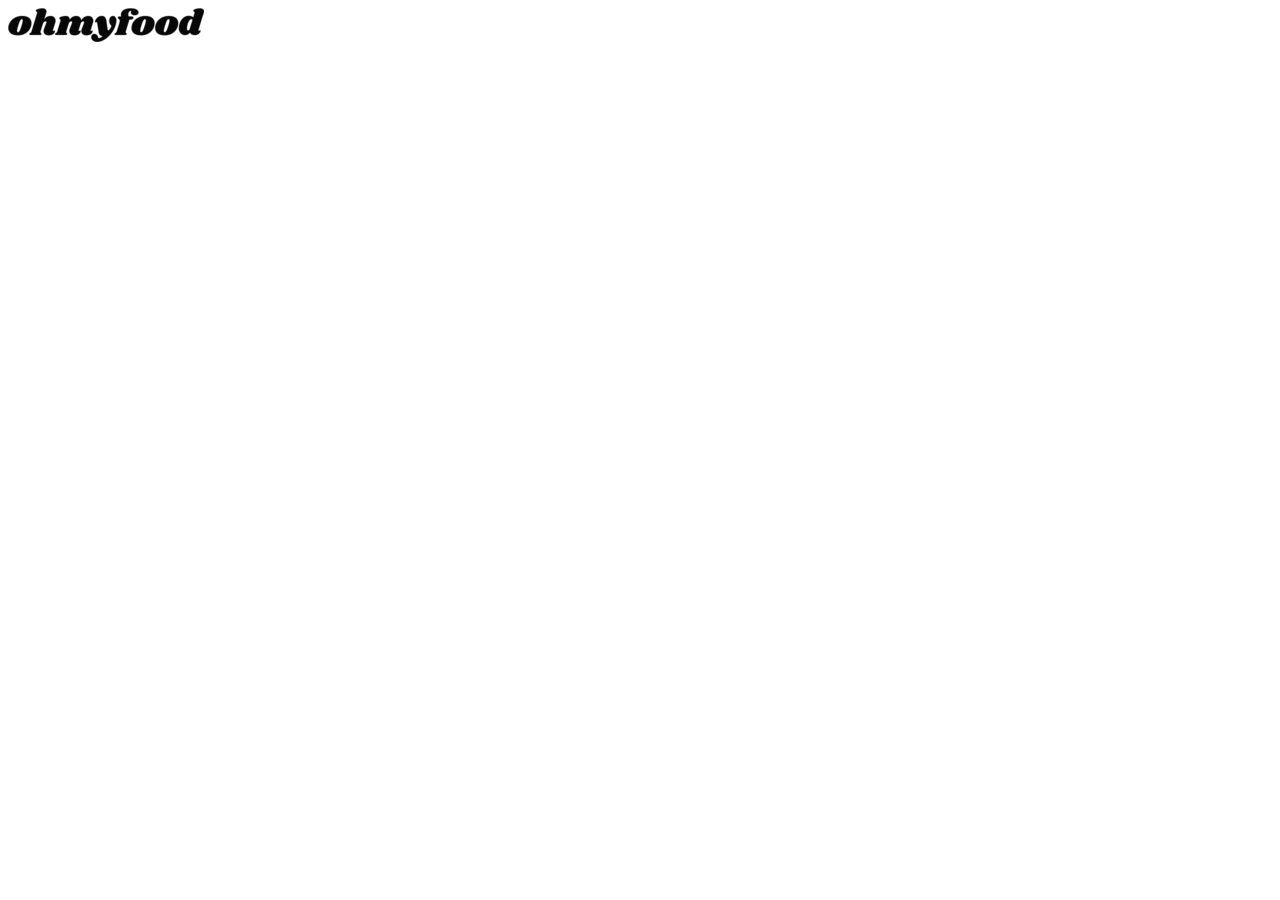
==== index-2.html @ f097d17c "page 1 terminé sans animation" ====
<!DOCTYPE html>
<html lang="fr">
<head>
    <meta charset="UTF-8">
    <meta name="viewport" content="width=device-width, initial-scale=1.0">
    <link rel="stylesheet" type="text/css" href="bastille.css">
    <title>Ohmyfood-Bastille</title>
</head>
<body>
    <header>
        <div class="logo">
            <i class="fa fa-arrow-left" aria-hidden="true"></i><img src="ohmyfood.png" alt="logo ohmyfood">
        </div>
    </header>
</body>
</html>
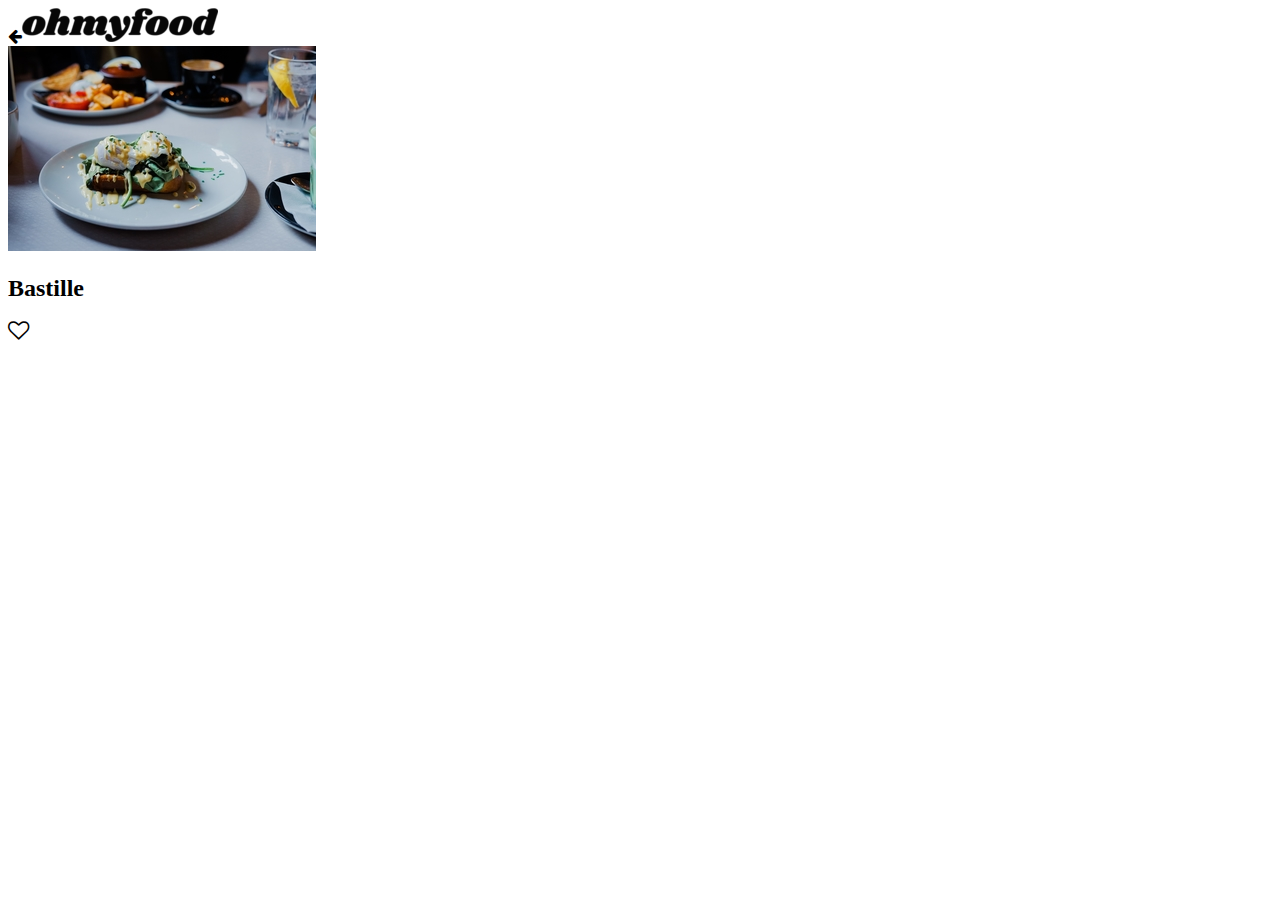
==== commit 685c06b4: "page 2 début" ====
--- a/index-2.html
+++ b/index-2.html
@@ -4,6 +4,7 @@
     <meta charset="UTF-8">
     <meta name="viewport" content="width=device-width, initial-scale=1.0">
     <link rel="stylesheet" type="text/css" href="bastille.css">
+    <link rel="stylesheet" href="https://cdnjs.cloudflare.com/ajax/libs/font-awesome/4.7.0/css/font-awesome.min.css">
     <title>Ohmyfood-Bastille</title>
 </head>
 <body>
@@ -12,5 +13,26 @@
             <i class="fa fa-arrow-left" aria-hidden="true"></i><img src="ohmyfood.png" alt="logo ohmyfood">
         </div>
     </header>
+    <main>
+        <section>
+            <img class="restaurant__categorie--img" src="toa-heftiba.jpg" alt="third-restaurant">
+        </section>
+        <section>
+            <div class="menu">
+                <div class="menu__title">
+                <h2>Bastille</h2><i class="fa fa-heart-o fa-lg" aria-hidden="true"></i>
+            </div>
+                <div class="menu__entre">
+
+                </div>
+                <div class="menu__plat">
+
+                </div>
+                <div class="menu__dessert">
+
+                </div>
+            </div>
+        </section>
+    </main>
 </body>
 </html>--- a/bastille.css
+++ b/bastille.css
@@ -0,0 +1,37 @@
+@font-face {
+  font-family: "roboto";
+  src: url("https://fonts.googleapis.com/css2?family=Roboto&display=swap");
+}
+@font-face {
+  font-family: "shrikhand";
+  src: url(Shrikhand-Regular.otf);
+}
+@media screen and (max-width: 414px) {
+  body {
+    margin: 0;
+    padding: 0;
+    font-family: "roboto";
+  }
+
+  .logo {
+    display: flex;
+    justify-content: space-evenly;
+    margin-left: -50px;
+  }
+
+  .restaurant__categorie--img {
+    width: 100%;
+  }
+
+  .menu {
+    border-top-left-radius: 25px 25px;
+    border-top-right-radius: 25px 25px;
+    background-color: #f6f6f6;
+  }
+
+  h2 {
+    font-family: "shrikhand";
+  }
+}
+
+/*# sourceMappingURL=bastille.css.map */
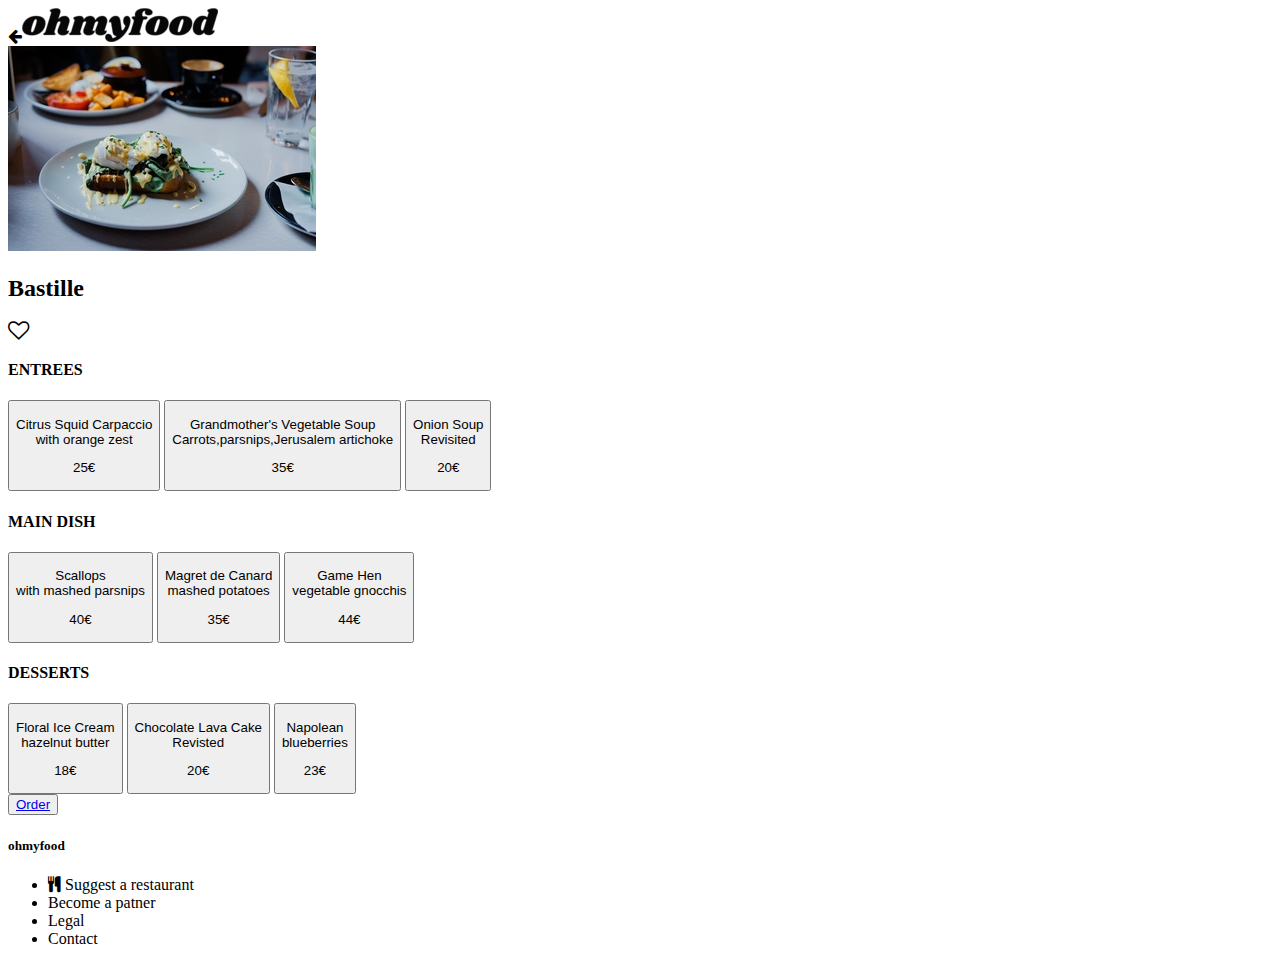
==== commit 7692ca61: "realisation de la first section de la seconde page" ====
--- a/index-2.html
+++ b/index-2.html
@@ -21,18 +21,68 @@
             <div class="menu">
                 <div class="menu__title">
                 <h2>Bastille</h2><i class="fa fa-heart-o fa-lg" aria-hidden="true"></i>
-            </div>
-                <div class="menu__entre">
-
                 </div>
-                <div class="menu__plat">
-
+                <div class="menu__carte">
+                    <h4><span>ENTR</span>EES</h4>
+                    <button class="menu__choice">
+                    <p><span class="menu__choice--font">Citrus Squid Carpaccio</span><br>with orange zest</p>
+                    <p class="menu__choice--font">25€</p>
+                </button>
+                    <button class="menu__choice">
+                        <p><span class="menu__choice--font">Grandmother's Vegetable Soup</span><br>Carrots,parsnips,Jerusalem artichoke</p>
+                        <p><span class="menu__choice--font">35€</span></p>
+                    </button>
+                    <button class="menu__choice">
+                        <p><span class="menu__choice--font">Onion Soup</span><br>Revisited</p>
+                        <p class="menu__choice--font">20€</p>
+                    </button>
                 </div>
-                <div class="menu__dessert">
-
+                <div class="menu__carte">
+                    <h4><span>MAIN</span> DISH</h4>
+                    <button class="menu__choice">
+                      <p><span class="menu__choice--font">Scallops</span><br>with mashed parsnips</p>
+                      <p class="menu__choice--font">40€</p>
+                    </button>
+                    <button class="menu__choice">
+                        <p><span class="menu__choice--font">Magret de Canard</span><br>mashed potatoes</p>
+                        <p class="menu__choice--font">35€</p>
+                    </button>
+                    <button class="menu__choice">
+                        <p><span class="menu__choice--font">Game Hen</span><br>vegetable gnocchis</p>
+                        <p class="menu__choice--font">44€</p>
+                    </button>
                 </div>
+                <div class="menu__carte">
+                    <h4><span>DESS</span>ERTS</h4>
+                    <button class="menu__choice">
+                        <p><span class="menu__choice--font">Floral Ice  Cream</span><br>hazelnut butter</p>
+                        <p class="menu__choice--font">18€</p>
+                    </button>
+                    <button class="menu__choice">
+                        <p><span class="menu__choice--font">Chocolate Lava Cake</span><br>Revisted</p>
+                        <p class="menu__choice--font">20€</p>
+                    </button>
+                    <button class="menu__choice">
+                        <p><span class="menu__choice--font">Napolean</span><br>blueberries</p>
+                        <p class="menu__choice--font">23€</p>
+                    </button>
+                </div>
+                <button class="menu__button">
+                    <a href="#">Order</a> 
+                </button>
             </div>
         </section>
+        <footer>
+            <div class="contact">
+                <h5>ohmyfood</h5>
+                <ul>
+                    <li><i class="fa fa-cutlery" aria-hidden="true"></i> Suggest a restaurant</li>
+                    <li>Become a patner</li>
+                    <li>Legal</li>
+                    <li>Contact</li>
+                </ul>
+            </div>
+        </footer>
     </main>
 </body>
 </html>--- a/bastille.css
+++ b/bastille.css
@@ -27,10 +27,82 @@
     border-top-left-radius: 25px 25px;
     border-top-right-radius: 25px 25px;
     background-color: #f6f6f6;
+    position: relative;
+    top: -45px;
+  }
+  .menu__button {
+    background-image: linear-gradient(#ff79da, #9356dc);
+    width: 190px;
+    height: 50px;
+    border-radius: 30px;
+    margin: auto;
+    margin-top: 37px;
+    border: none;
+    display: block;
+    position: relative;
+    top: -20px;
+  }
+  .menu__choice {
+    margin: 10px;
+    display: flex;
+    flex-wrap: wrap-reverse;
+    justify-content: space-between;
+    border: none;
+    border-radius: 20px;
+    height: 75px;
+    background-color: white;
+  }
+  .menu__choice--font {
+    font-weight: bold;
+    font-size: 1.2em;
+  }
+  .menu__title {
+    display: flex;
+    justify-content: space-between;
   }
 
   h2 {
     font-family: "shrikhand";
+    padding-left: 10px;
+  }
+
+  .fa-heart-o {
+    margin: 25px;
+  }
+
+  h4 {
+    font-weight: normal;
+    margin-left: 10px;
+  }
+
+  h4 > span {
+    text-decoration: underline #99e2d0;
+  }
+
+  .menu__carte {
+    display: flex;
+    flex-direction: column;
+  }
+
+  .menu__button a {
+    color: white;
+    text-decoration: none;
+  }
+
+  .contact {
+    background-color: #353535;
+    color: whitesmoke;
+    margin-top: -67px;
+    padding-bottom: 1px;
+  }
+
+  h5 {
+    padding: 15px;
+    font-family: "shrikhand";
+  }
+
+  li {
+    list-style-type: none;
   }
 }
 
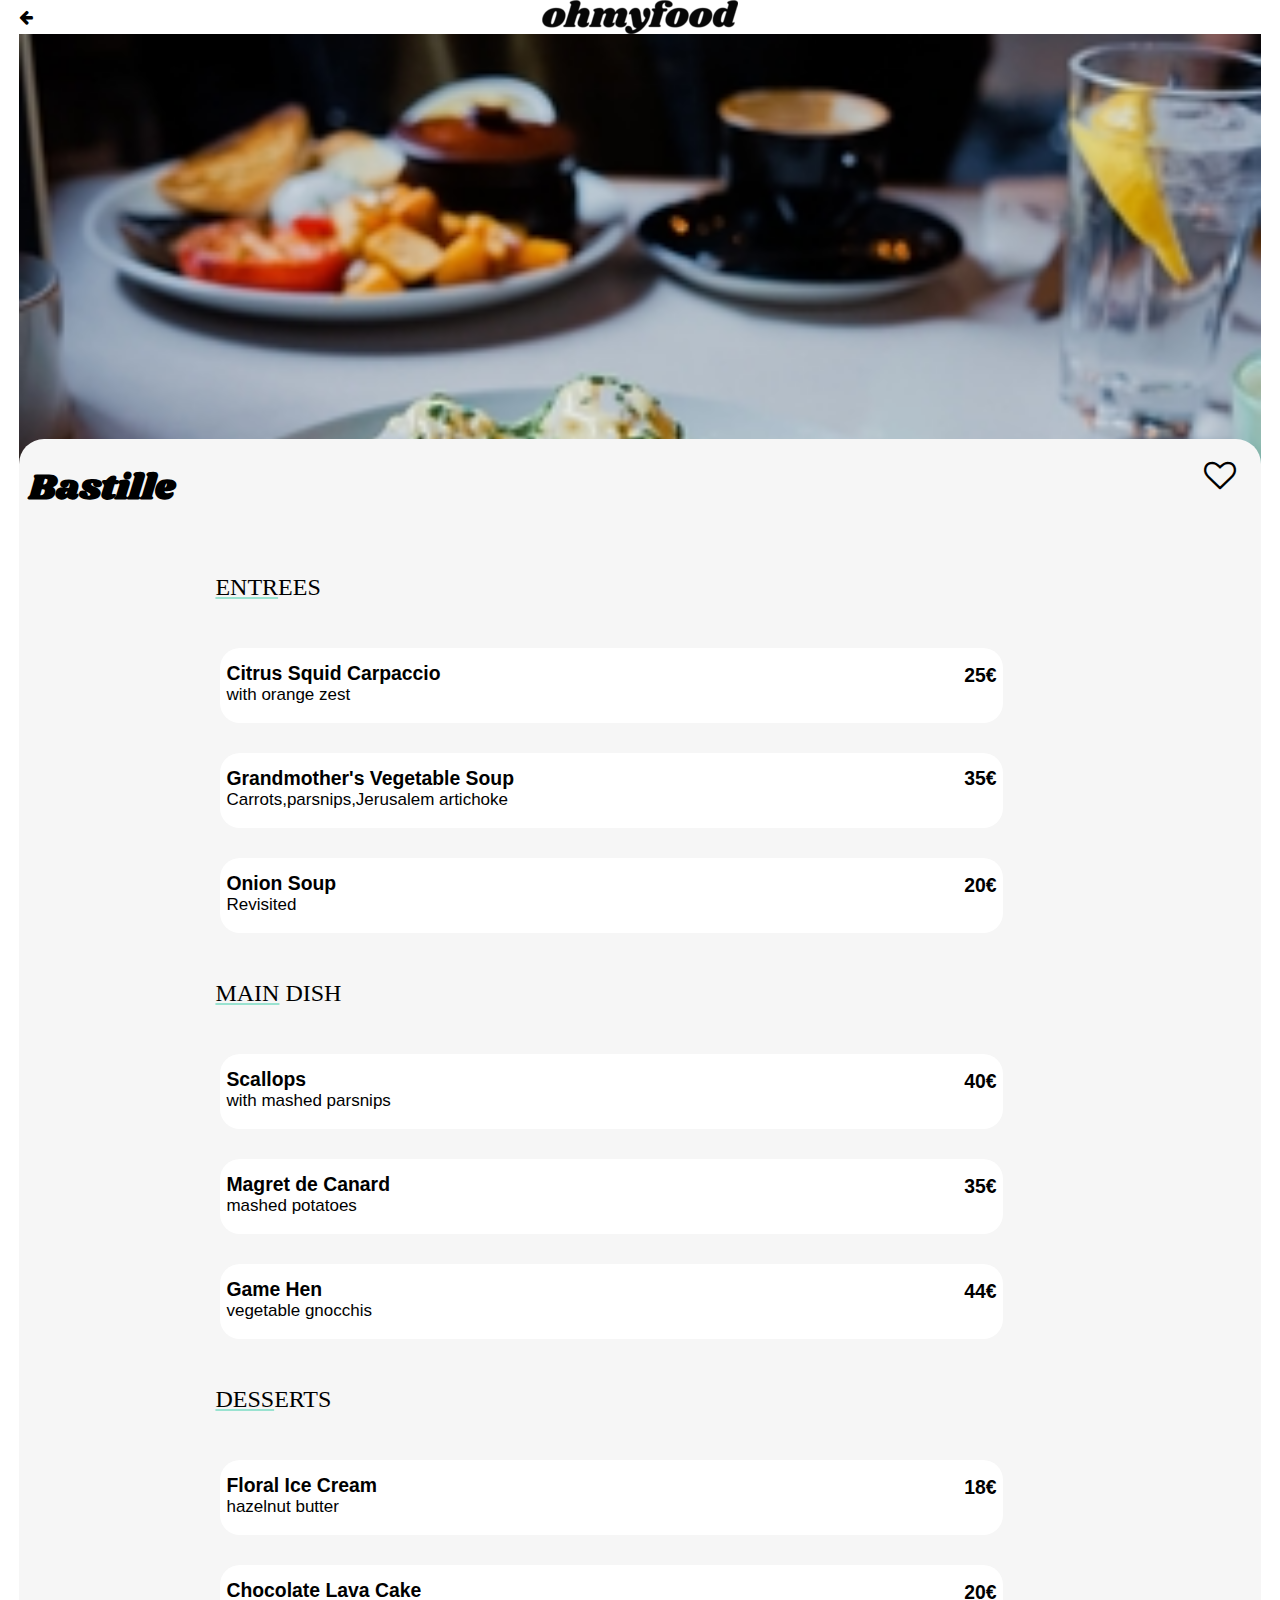
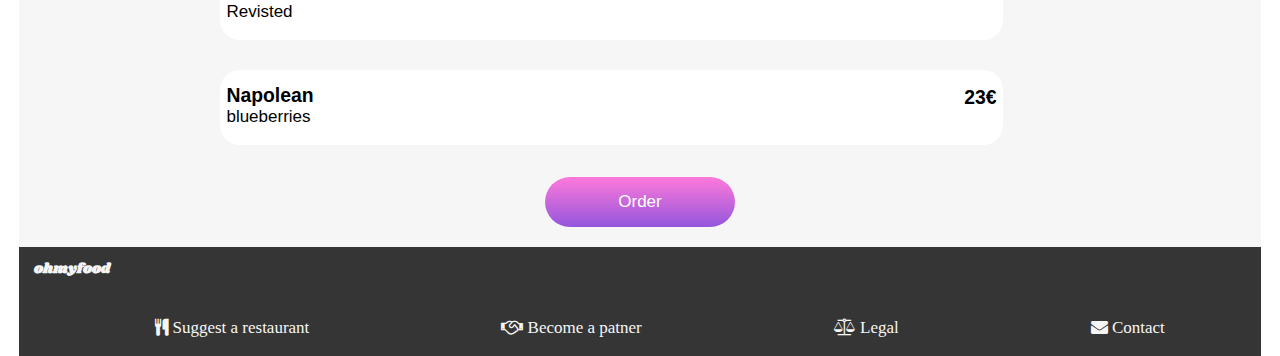
==== commit 087280bb: "realisation de toute les animation et des différents formats" ====
--- a/index-2.html
+++ b/index-2.html
@@ -4,13 +4,14 @@
     <meta charset="UTF-8">
     <meta name="viewport" content="width=device-width, initial-scale=1.0">
     <link rel="stylesheet" type="text/css" href="bastille.css">
+    <link rel="stylesheet" type="text/css" href="tablette.css">
     <link rel="stylesheet" href="https://cdnjs.cloudflare.com/ajax/libs/font-awesome/4.7.0/css/font-awesome.min.css">
     <title>Ohmyfood-Bastille</title>
 </head>
 <body>
     <header>
         <div class="logo">
-            <i class="fa fa-arrow-left" aria-hidden="true"></i><img src="ohmyfood.png" alt="logo ohmyfood">
+            <i class="fa fa-arrow-left" aria-hidden="true"></i><img class="logo_img" src="ohmyfood.png" alt="logo ohmyfood">
         </div>
     </header>
     <main>
@@ -25,46 +26,55 @@
                 <div class="menu__carte">
                     <h4><span>ENTR</span>EES</h4>
                     <button class="menu__choice">
-                    <p><span class="menu__choice--font">Citrus Squid Carpaccio</span><br>with orange zest</p>
+                    <p class="menu__choice--txt"><span class="menu__choice--font">Citrus Squid Carpaccio</span><br>with orange zest</p>
                     <p class="menu__choice--font">25€</p>
+                    <div class="menu__carte--check"><i class="fa fa-check-circle" aria-hidden="true"></i></div>
                 </button>
                     <button class="menu__choice">
-                        <p><span class="menu__choice--font">Grandmother's Vegetable Soup</span><br>Carrots,parsnips,Jerusalem artichoke</p>
+                        <p class="menu__choice--txt"><span class="menu__choice--font">Grandmother's Vegetable Soup</span><br>Carrots,parsnips,Jerusalem artichoke</p>
                         <p><span class="menu__choice--font">35€</span></p>
+                        <div class="menu__carte--check"><i class="fa fa-check-circle " aria-hidden="true"></i></div>
                     </button>
                     <button class="menu__choice">
-                        <p><span class="menu__choice--font">Onion Soup</span><br>Revisited</p>
+                        <p class="menu__choice--txt"><span class="menu__choice--font">Onion Soup</span><br>Revisited</p>
                         <p class="menu__choice--font">20€</p>
+                        <div class="menu__carte--check"><i class="fa fa-check-circle " aria-hidden="true"></i></div>
                     </button>
                 </div>
                 <div class="menu__carte">
                     <h4><span>MAIN</span> DISH</h4>
                     <button class="menu__choice">
-                      <p><span class="menu__choice--font">Scallops</span><br>with mashed parsnips</p>
+                      <p class="menu__choice--txt"><span class="menu__choice--font">Scallops</span><br>with mashed parsnips</p>
                       <p class="menu__choice--font">40€</p>
+                      <div class="menu__carte--check"><i class="fa fa-check-circle " aria-hidden="true"></i></div>
                     </button>
                     <button class="menu__choice">
-                        <p><span class="menu__choice--font">Magret de Canard</span><br>mashed potatoes</p>
+                        <p class="menu__choice--txt"><span class="menu__choice--font">Magret de Canard</span><br>mashed potatoes</p>
                         <p class="menu__choice--font">35€</p>
+                        <div class="menu__carte--check"><i class="fa fa-check-circle " aria-hidden="true"></i></div>
                     </button>
                     <button class="menu__choice">
-                        <p><span class="menu__choice--font">Game Hen</span><br>vegetable gnocchis</p>
+                        <p class="menu__choice--txt"><span class="menu__choice--font">Game Hen</span><br>vegetable gnocchis</p>
                         <p class="menu__choice--font">44€</p>
+                        <div class="menu__carte--check"><i class="fa fa-check-circle " aria-hidden="true"></i></div>
                     </button>
                 </div>
                 <div class="menu__carte">
                     <h4><span>DESS</span>ERTS</h4>
                     <button class="menu__choice">
-                        <p><span class="menu__choice--font">Floral Ice  Cream</span><br>hazelnut butter</p>
+                        <p class="menu__choice--txt"><span class="menu__choice--font">Floral Ice  Cream</span><br>hazelnut butter</p>
                         <p class="menu__choice--font">18€</p>
+                        <div class="menu__carte--check"><i class="fa fa-check-circle " aria-hidden="true"></i></div>
                     </button>
                     <button class="menu__choice">
-                        <p><span class="menu__choice--font">Chocolate Lava Cake</span><br>Revisted</p>
+                        <p class="menu__choice--txt"><span class="menu__choice--font">Chocolate Lava Cake</span><br>Revisted</p>
                         <p class="menu__choice--font">20€</p>
+                        <div class="menu__carte--check"><i class="fa fa-check-circle " aria-hidden="true"></i></div>
                     </button>
                     <button class="menu__choice">
-                        <p><span class="menu__choice--font">Napolean</span><br>blueberries</p>
+                        <p class="menu__choice--txt"><span class="menu__choice--font">Napolean</span><br>blueberries</p>
                         <p class="menu__choice--font">23€</p>
+                        <div class="menu__carte--check"><i class="fa fa-check-circle " aria-hidden="true"></i></div>
                     </button>
                 </div>
                 <button class="menu__button">
@@ -77,9 +87,9 @@
                 <h5>ohmyfood</h5>
                 <ul>
                     <li><i class="fa fa-cutlery" aria-hidden="true"></i> Suggest a restaurant</li>
-                    <li>Become a patner</li>
-                    <li>Legal</li>
-                    <li>Contact</li>
+                    <li><i class="fa fa-handshake-o" aria-hidden="true"></i> Become a patner</li>
+                    <li><i class="fa fa-balance-scale" aria-hidden="true"></i> Legal</li>
+                    <li><i class="fa fa-envelope" aria-hidden="true"></i> Contact</li>
                 </ul>
             </div>
         </footer>
--- a/bastille.css
+++ b/bastille.css
@@ -13,10 +13,15 @@
     font-family: "roboto";
   }
 
-  .logo {
-    display: flex;
-    justify-content: space-evenly;
-    margin-left: -50px;
+  .logo_img {
+    display: block;
+    margin-left: auto;
+    margin-right: auto;
+  }
+
+  .logo > i {
+    position: absolute;
+    top: 9px;
   }
 
   .restaurant__categorie--img {
@@ -43,7 +48,7 @@
     top: -20px;
   }
   .menu__choice {
-    margin: 10px;
+    margin: 15px;
     display: flex;
     flex-wrap: wrap-reverse;
     justify-content: space-between;
@@ -51,16 +56,50 @@
     border-radius: 20px;
     height: 75px;
     background-color: white;
+    width: 90%;
+    animation: choice 1000ms;
+  }
+  .menu__choice--txt {
+    text-align: left;
+    width: 70%;
+    overflow: hidden;
+    overflow: hidden;
+    white-space: nowrap;
+    text-overflow: ellipsis;
   }
   .menu__choice--font {
     font-weight: bold;
-    font-size: 1.2em;
+    font-size: 1.14em;
   }
   .menu__title {
     display: flex;
     justify-content: space-between;
   }
 
+  @keyframes choice {
+    0% {
+      transform: translateY(50%);
+      opacity: 0.1;
+    }
+    17% {
+      transform: translateY(35%);
+      opacity: 0.3;
+    }
+    24% {
+      transform: translateY(25%);
+      opacity: 0.6;
+    }
+    46% {
+      transform: translateY(14%);
+      opacity: 0.8;
+    }
+    85%, 100% {
+      opacity: 1;
+    }
+    100% {
+      transform: translateY(0%);
+    }
+  }
   h2 {
     font-family: "shrikhand";
     padding-left: 10px;
@@ -82,6 +121,48 @@
   .menu__carte {
     display: flex;
     flex-direction: column;
+  }
+  .menu__carte--check {
+    width: 20%;
+    color: white;
+    background-color: #99e2d0;
+    height: 75px;
+    border-bottom-right-radius: 15px;
+    border-top-right-radius: 15px;
+    margin-right: -18px;
+    justify-content: center;
+    display: none;
+  }
+
+  .menu__choice:hover > .menu__carte--check {
+    display: flex;
+    animation: check 500ms;
+  }
+  .menu__choice:hover > .menu__carte--check .fa-check-circle {
+    display: block;
+    margin: auto;
+    animation: rotate 250ms 250ms;
+  }
+
+  @keyframes rotate {
+    0% {
+      transform: rotate(0deg);
+    }
+    100% {
+      transform: rotate(360deg);
+    }
+  }
+  @keyframes check {
+    0% {
+      transform: translateX(100%);
+    }
+    100% {
+      transform: translateX(0%);
+    }
+  }
+  .menu__button:hover {
+    box-shadow: 5px 2px 10px -2px #939393;
+    opacity: 0.9;
   }
 
   .menu__button a {
--- a/tablette.css
+++ b/tablette.css
@@ -0,0 +1,382 @@
+@font-face {
+  font-family: "roboto";
+  src: url("https://fonts.googleapis.com/css2?family=Roboto&display=swap");
+}
+@font-face {
+  font-family: "shrikhand";
+  src: url(Shrikhand-Regular.otf);
+}
+@media screen and (min-width: 900px) {
+  body {
+    margin: auto;
+    padding: 0;
+    font-family: "roboto";
+    width: 97%;
+  }
+
+  .logo_img {
+    display: block;
+    margin-left: auto;
+    margin-right: auto;
+  }
+
+  .logo > i {
+    position: absolute;
+    top: 9px;
+  }
+
+  .restaurant__categorie--img {
+    width: 100%;
+    margin-bottom: -425px;
+  }
+
+  .menu {
+    border-top-left-radius: 25px 25px;
+    border-top-right-radius: 25px 25px;
+    background-color: #f6f6f6;
+    position: relative;
+  }
+  .menu__button {
+    background-image: linear-gradient(#ff79da, #9356dc);
+    width: 190px;
+    height: 50px;
+    border-radius: 30px;
+    margin: auto;
+    margin-top: 37px;
+    border: none;
+    display: block;
+    position: relative;
+    top: -20px;
+    font-size: 17px;
+  }
+  .menu__choice {
+    margin: 15px;
+    display: flex;
+    flex-wrap: wrap-reverse;
+    justify-content: space-between;
+    border: none;
+    border-radius: 20px;
+    height: 75px;
+    background-color: white;
+    font-size: 17px;
+    width: 90%;
+    animation: choice 1000ms;
+  }
+  .menu__choice--txt {
+    text-align: left;
+    width: 70%;
+    overflow: hidden;
+    white-space: nowrap;
+    text-overflow: ellipsis;
+  }
+  .menu__choice--font {
+    font-weight: bold;
+    font-size: 1.14em;
+  }
+  .menu__title {
+    display: flex;
+    justify-content: space-between;
+    font-size: 1.5em;
+  }
+
+  @keyframes choice {
+    0% {
+      transform: translateY(50%);
+      opacity: 0.1;
+    }
+    17% {
+      transform: translateY(35%);
+      opacity: 0.3;
+    }
+    24% {
+      transform: translateY(25%);
+      opacity: 0.6;
+    }
+    46% {
+      transform: translateY(14%);
+      opacity: 0.8;
+    }
+    85%, 100% {
+      opacity: 1;
+    }
+    100% {
+      transform: translateY(0%);
+    }
+  }
+  h2 {
+    font-family: "shrikhand";
+    padding-left: 10px;
+  }
+
+  .fa-heart-o {
+    margin: 25px;
+  }
+
+  h4 {
+    font-weight: normal;
+    margin-left: 10px;
+    font-size: 1.5em;
+  }
+
+  h4 > span {
+    text-decoration: underline #99e2d0;
+  }
+
+  .menu__carte {
+    display: flex;
+    flex-direction: column;
+    width: 70%;
+    margin-left: auto;
+    margin-right: auto;
+  }
+  .menu__carte--check {
+    width: 20%;
+    color: white;
+    background-color: #99e2d0;
+    height: 75px;
+    border-bottom-right-radius: 15px;
+    border-top-right-radius: 15px;
+    margin-right: -24px;
+    justify-content: center;
+    display: none;
+  }
+
+  .menu__choice:hover > .menu__carte--check {
+    display: flex;
+    animation: check 500ms;
+  }
+  .menu__choice:hover > .menu__carte--check .fa-check-circle {
+    display: block;
+    margin: auto;
+    animation: rotate 250ms 250ms;
+  }
+
+  @keyframes rotate {
+    0% {
+      transform: rotate(0deg);
+    }
+    100% {
+      transform: rotate(360deg);
+    }
+  }
+  @keyframes check {
+    0% {
+      transform: translateX(100%);
+    }
+    100% {
+      transform: translateX(0%);
+    }
+  }
+  .menu__button a {
+    color: white;
+    text-decoration: none;
+  }
+
+  .menu__button:hover {
+    box-shadow: 5px 2px 10px -2px #939393;
+    opacity: 0.9;
+  }
+
+  .contact {
+    background-color: #353535;
+    color: whitesmoke;
+    margin-top: -24px;
+    padding-bottom: 1px;
+    font-size: 17px;
+  }
+
+  h5 {
+    padding: 15px;
+    font-family: "shrikhand";
+  }
+
+  li {
+    list-style-type: none;
+  }
+
+  ul {
+    display: flex;
+    justify-content: space-around;
+  }
+}
+@media all and (min-width: 415px) and (max-width: 899px) {
+  body {
+    margin: 0;
+    padding: 0;
+    font-family: "roboto";
+  }
+
+  .logo_img {
+    display: block;
+    margin-left: auto;
+    margin-right: auto;
+  }
+
+  .logo > i {
+    position: absolute;
+    top: 9px;
+  }
+
+  .restaurant__categorie--img {
+    width: 100%;
+  }
+
+  .menu {
+    border-top-left-radius: 25px 25px;
+    border-top-right-radius: 25px 25px;
+    background-color: #f6f6f6;
+    position: relative;
+    top: -200px;
+  }
+  .menu__button {
+    background-image: linear-gradient(#ff79da, #9356dc);
+    width: 190px;
+    height: 50px;
+    border-radius: 30px;
+    margin: auto;
+    margin-top: 37px;
+    border: none;
+    display: block;
+    position: relative;
+    top: -20px;
+  }
+  .menu__choice {
+    margin: 10px;
+    display: flex;
+    flex-wrap: wrap-reverse;
+    justify-content: space-between;
+    border: none;
+    border-radius: 20px;
+    height: 75px;
+    background-color: white;
+    animation: choice 1000ms;
+  }
+  .menu__choice--txt {
+    text-align: left;
+    overflow: hidden;
+    white-space: nowrap;
+    text-overflow: ellipsis;
+  }
+  .menu__choice--font {
+    font-weight: bold;
+    font-size: 1.14em;
+  }
+  .menu__title {
+    display: flex;
+    justify-content: space-between;
+  }
+
+  @keyframes choice {
+    0% {
+      transform: translateY(50%);
+      opacity: 0.1;
+    }
+    17% {
+      transform: translateY(35%);
+      opacity: 0.3;
+    }
+    24% {
+      transform: translateY(25%);
+      opacity: 0.6;
+    }
+    46% {
+      transform: translateY(14%);
+      opacity: 0.8;
+    }
+    85%, 100% {
+      opacity: 1;
+    }
+    100% {
+      transform: translateY(0%);
+    }
+  }
+  h2 {
+    font-family: "shrikhand";
+    padding-left: 10px;
+  }
+
+  .fa-heart-o {
+    margin: 25px;
+  }
+
+  h4 {
+    font-weight: normal;
+    margin-left: 10px;
+  }
+
+  h4 > span {
+    text-decoration: underline #99e2d0;
+  }
+
+  .menu__carte {
+    display: flex;
+    flex-direction: column;
+  }
+  .menu__carte--check {
+    width: 20%;
+    color: white;
+    background-color: #99e2d0;
+    height: 75px;
+    border-bottom-right-radius: 15px;
+    border-top-right-radius: 15px;
+    margin-right: -12px;
+    justify-content: center;
+    display: none;
+  }
+
+  .menu__choice:hover > .menu__carte--check {
+    display: flex;
+    animation: check 500ms;
+  }
+  .menu__choice:hover > .menu__carte--check .fa-check-circle {
+    display: block;
+    margin: auto;
+    animation: rotate 250ms 250ms;
+  }
+
+  @keyframes rotate {
+    0% {
+      transform: rotate(0deg);
+    }
+    100% {
+      transform: rotate(360deg);
+    }
+  }
+  @keyframes check {
+    0% {
+      transform: translateX(100%);
+    }
+    100% {
+      transform: translateX(0%);
+    }
+  }
+  .menu__button:hover {
+    box-shadow: 5px 2px 10px -2px #939393;
+    opacity: 0.9;
+  }
+
+  .menu__button a {
+    color: white;
+    text-decoration: none;
+  }
+
+  .contact {
+    background-color: #353535;
+    color: whitesmoke;
+    margin-top: -220px;
+    padding-bottom: 1px;
+    height: 195px;
+  }
+
+  h5 {
+    padding: 15px;
+    font-family: "shrikhand";
+  }
+
+  li {
+    list-style-type: none;
+    margin: 12px;
+  }
+}
+
+/*# sourceMappingURL=tablette.css.map */
